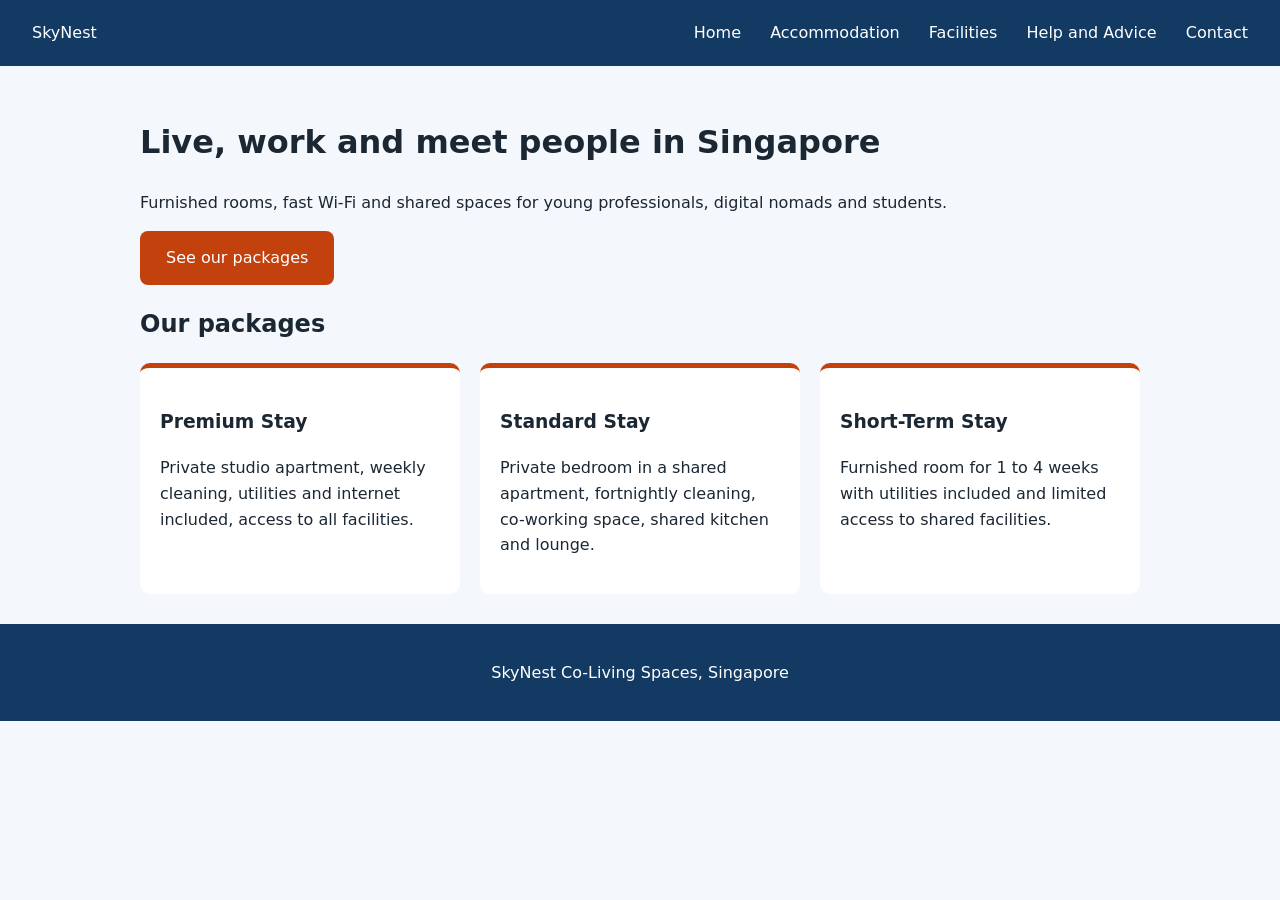
==== index.html @ b8f296b9 "Update index.html" ====
<!DOCTYPE html>
<html lang="en">
<head>
  <meta charset="utf-8">
  <meta name="viewport" content="width=device-width, initial-scale=1">
  <title>Home | SkyNest Co-Living Spaces</title>
  <link rel="stylesheet" href="css/style.css">
</head>
<body>
  <header>
    <a href="index.html">SkyNest</a>
    <nav>
      <a href="index.html">Home</a>
      <a href="accommodation.html">Accommodation</a>
      <a href="facilities.html">Facilities</a>
      <a href="advice.html">Help and Advice</a>
      <a href="contact.html">Contact</a>
    </nav>
  </header>

  <main>
    <h1>Live, work and meet people in Singapore</h1>
    <p>Furnished rooms, fast Wi-Fi and shared spaces for young professionals, digital nomads and students.</p>
    <a class="button" href="accommodation.html">See our packages</a>
    <h2>Our packages</h2>
<section class="cards">
  <div class="card">
    <h3>Premium Stay</h3>
    <p>Private studio apartment, weekly cleaning, utilities and internet included, access to all facilities.</p>
  </div>
  <div class="card">
    <h3>Standard Stay</h3>
    <p>Private bedroom in a shared apartment, fortnightly cleaning, co-working space, shared kitchen and lounge.</p>
  </div>
  <div class="card">
    <h3>Short-Term Stay</h3>
    <p>Furnished room for 1 to 4 weeks with utilities included and limited access to shared facilities.</p>
  </div>
</section>
  </main>

  <footer>
    <p>SkyNest Co-Living Spaces, Singapore</p>
  </footer>
</body>
</html>
---- css/style.css ----
:root {
  --blue: #123a63;
  --orange: #c2410c;
  --light: #f4f7fb;
}
body {
  margin: 0;
  font-family: system-ui, Arial, sans-serif;
  line-height: 1.6;
  background: var(--light);
  color: #1b2733;
}
main {
  max-width: 1000px;
  margin: auto;
  padding: 30px 20px;
}
header {
  background: var(--blue);
  display: flex;
  justify-content: space-between;
  align-items: center;
  padding: 12px 20px;
}
header a, nav a {
  color: white;
  text-decoration: none;
  padding: 8px 12px;
}
.button {
  display: inline-block;
  background: var(--orange);
  color: white;
  padding: 14px 26px;
  border-radius: 8px;
  text-decoration: none;
}
.cards {
  display: grid;
  grid-template-columns: repeat(auto-fit, minmax(230px, 1fr));
  gap: 20px;
}
.card {
  background: white;
  padding: 20px;
  border-radius: 10px;
  border-top: 5px solid var(--orange);
}
footer {
  background: var(--blue);
  color: white;
  text-align: center;
  padding: 20px;
}
@media (max-width: 760px) {
  header {
    flex-direction: column;
    align-items: flex-start;
  }
  nav a {
    display: block;
  }
}
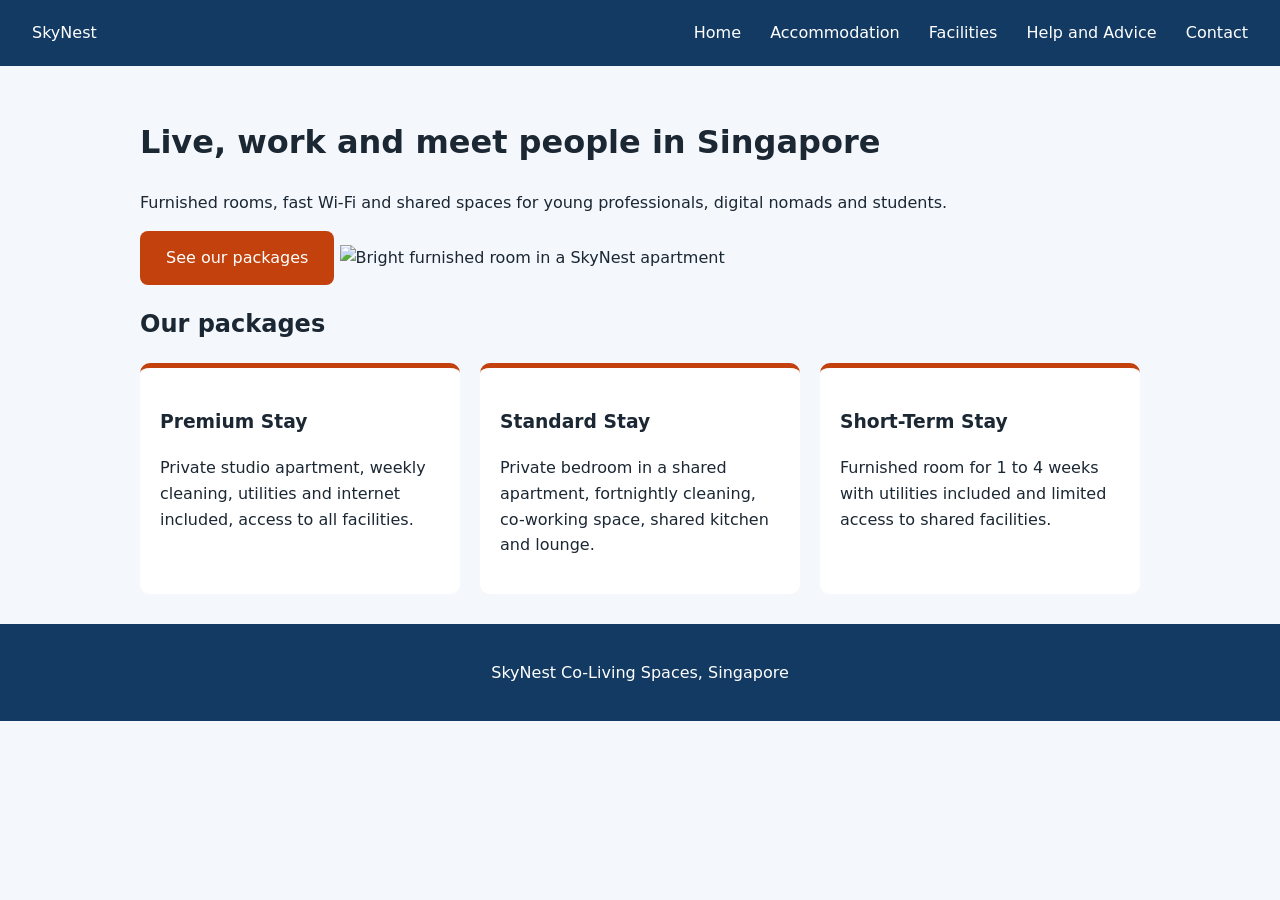
==== commit 130ccc09: "Update index.html" ====
--- a/index.html
+++ b/index.html
@@ -3,7 +3,7 @@
 <head>
   <meta charset="utf-8">
   <meta name="viewport" content="width=device-width, initial-scale=1">
-  <title>Home | SkyNest Co-Living Spaces</title>
+  <title>index | SkyNest Co-Living Spaces</title>
   <link rel="stylesheet" href="css/style.css">
 </head>
 <body>
@@ -22,6 +22,7 @@
     <h1>Live, work and meet people in Singapore</h1>
     <p>Furnished rooms, fast Wi-Fi and shared spaces for young professionals, digital nomads and students.</p>
     <a class="button" href="accommodation.html">See our packages</a>
+    <img class="hero-img" src="images/hero.jpg" alt="Bright furnished room in a SkyNest apartment">
     <h2>Our packages</h2>
 <section class="cards">
   <div class="card">
--- a/css/style.css
+++ b/css/style.css
@@ -61,3 +61,67 @@
     display: block;
   }
 }
+table {
+  border-collapse: collapse;
+  width: 100%;
+  background: white;
+}
+th, td {
+  border: 1px solid #c8d3df;
+  padding: 10px;
+  text-align: left;
+}
+th {
+  background: var(--blue);
+  color: white;
+}
+
+details {
+  background: white;
+  margin: 10px 0;
+  padding: 14px 18px;
+  border-radius: 8px;
+}
+summary {
+  font-weight: bold;
+  cursor: pointer;
+  color: var(--blue);
+}
+label {
+  display: block;
+  font-weight: bold;
+  margin-top: 16px;
+}
+input, select, textarea {
+  width: 100%;
+  padding: 12px;
+  font: inherit;
+  border: 2px solid #8aa0b5;
+  border-radius: 6px;
+  box-sizing: border-box;
+}
+button.button {
+  border: 0;
+  margin-top: 20px;
+  font-size: 1rem;
+  cursor: pointer;
+}
+label {
+  display: block;
+  font-weight: bold;
+  margin-top: 16px;
+}
+input, select, textarea {
+  width: 100%;
+  padding: 12px;
+  font: inherit;
+  border: 2px solid #8aa0b5;
+  border-radius: 6px;
+  box-sizing: border-box;
+}
+button.button {
+  border: 0;
+  margin-top: 20px;
+  font-size: 1rem;
+  cursor: pointer;
+}
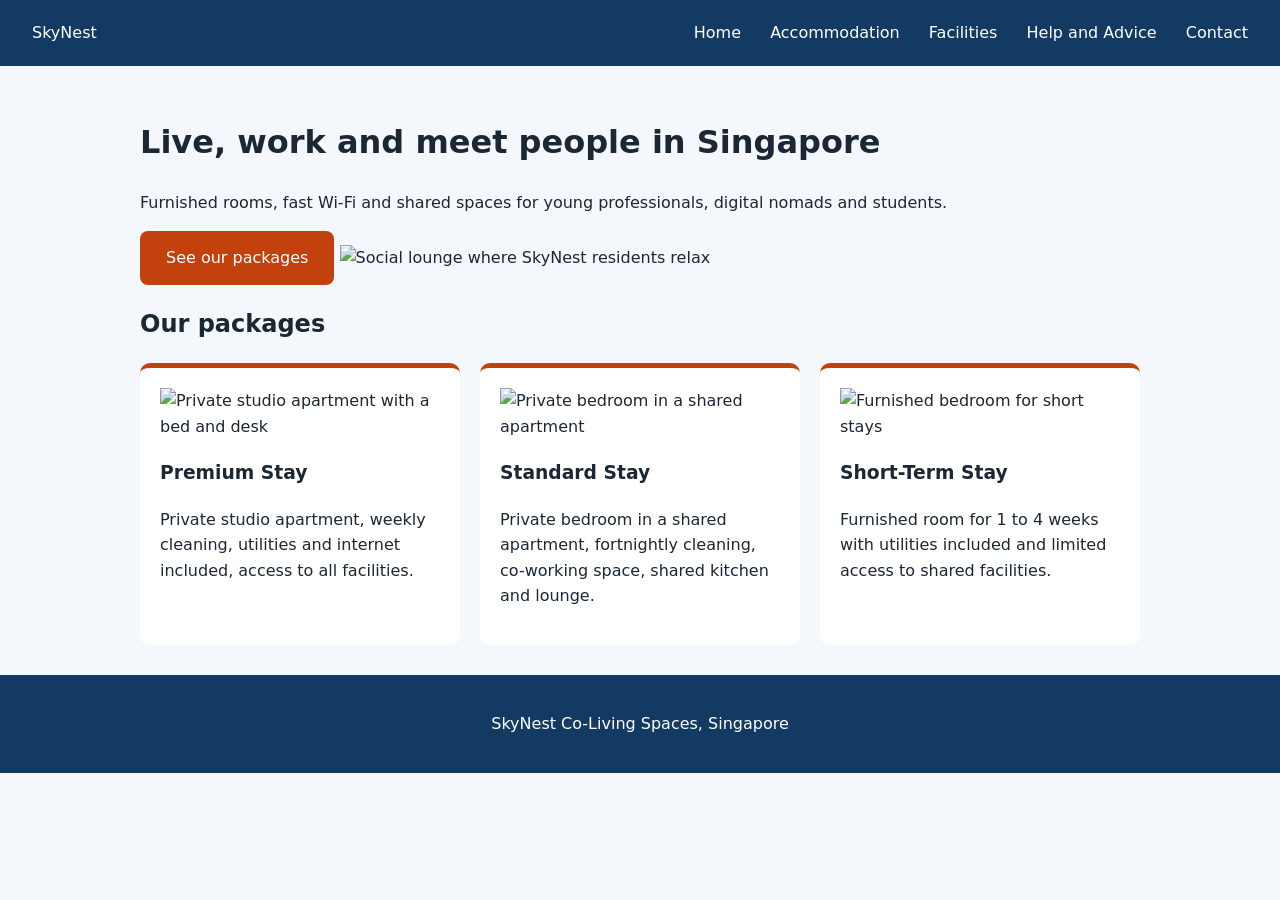
==== commit bf37ac92: "Update index.html" ====
--- a/index.html
+++ b/index.html
@@ -3,7 +3,7 @@
 <head>
   <meta charset="utf-8">
   <meta name="viewport" content="width=device-width, initial-scale=1">
-  <title>index | SkyNest Co-Living Spaces</title>
+  <title>Home | SkyNest Co-Living Spaces</title>
   <link rel="stylesheet" href="css/style.css">
 </head>
 <body>
@@ -22,21 +22,26 @@
     <h1>Live, work and meet people in Singapore</h1>
     <p>Furnished rooms, fast Wi-Fi and shared spaces for young professionals, digital nomads and students.</p>
     <a class="button" href="accommodation.html">See our packages</a>
-    <img class="hero-img" src="images/hero.jpg" alt="Bright furnished room in a SkyNest apartment">
+    <img class="hero-img" src="images/lounge.png" alt="Social lounge where SkyNest residents relax">
     <h2>Our packages</h2>
 <section class="cards">
+  <section class="cards">
   <div class="card">
+    <img src="images/studio.png" alt="Private studio apartment with a bed and desk">
     <h3>Premium Stay</h3>
     <p>Private studio apartment, weekly cleaning, utilities and internet included, access to all facilities.</p>
   </div>
   <div class="card">
+    <img src="images/shared-bedroom.png" alt="Private bedroom in a shared apartment">
     <h3>Standard Stay</h3>
     <p>Private bedroom in a shared apartment, fortnightly cleaning, co-working space, shared kitchen and lounge.</p>
   </div>
   <div class="card">
+    <img src="images/student-room.png" alt="Furnished bedroom for short stays">
     <h3>Short-Term Stay</h3>
     <p>Furnished room for 1 to 4 weeks with utilities included and limited access to shared facilities.</p>
   </div>
+</section>
 </section>
   </main>
 
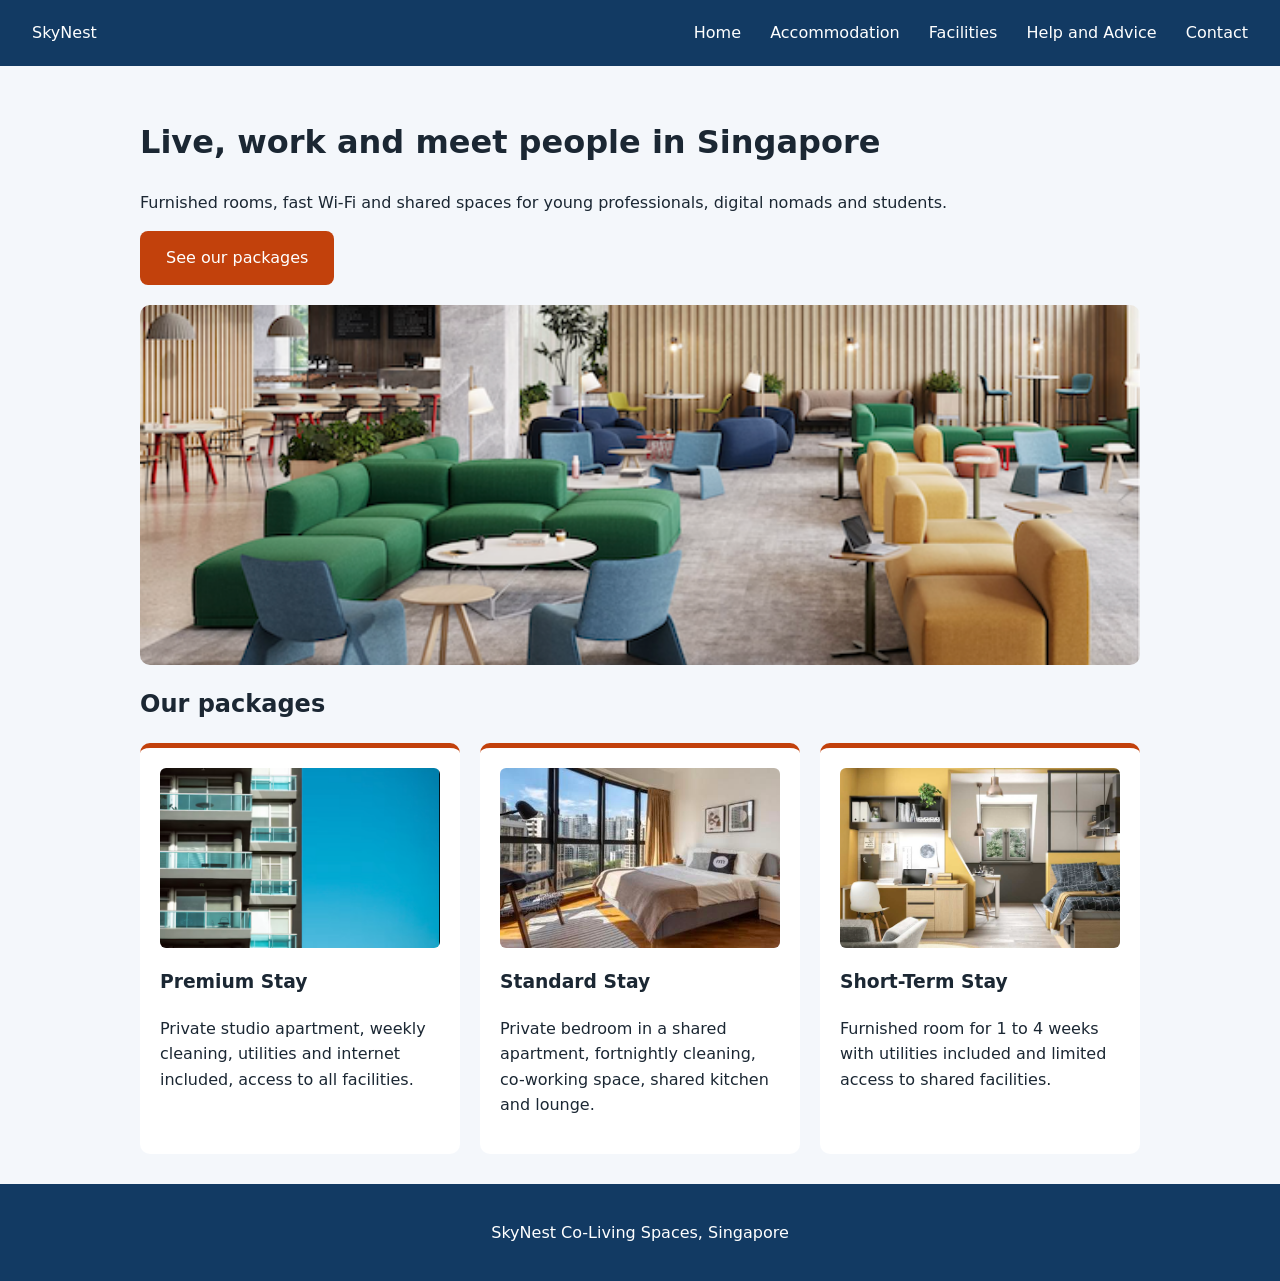
==== commit 83cdc634: "Update index.html" ====
--- a/index.html
+++ b/index.html
@@ -22,22 +22,22 @@
     <h1>Live, work and meet people in Singapore</h1>
     <p>Furnished rooms, fast Wi-Fi and shared spaces for young professionals, digital nomads and students.</p>
     <a class="button" href="accommodation.html">See our packages</a>
-    <img class="hero-img" src="images/lounge.png" alt="Social lounge where SkyNest residents relax">
+    <img class="hero-img" src="lounge.png" alt="Social lounge where SkyNest residents relax">
     <h2>Our packages</h2>
 <section class="cards">
   <section class="cards">
   <div class="card">
-    <img src="images/studio.png" alt="Private studio apartment with a bed and desk">
+    <img src="studio.png" alt="Private studio apartment with a bed and desk">
     <h3>Premium Stay</h3>
     <p>Private studio apartment, weekly cleaning, utilities and internet included, access to all facilities.</p>
   </div>
   <div class="card">
-    <img src="images/shared-bedroom.png" alt="Private bedroom in a shared apartment">
+    <img src="shared-bedroom.png.jpg" alt="Private bedroom in a shared apartment">
     <h3>Standard Stay</h3>
     <p>Private bedroom in a shared apartment, fortnightly cleaning, co-working space, shared kitchen and lounge.</p>
   </div>
   <div class="card">
-    <img src="images/student-room.png" alt="Furnished bedroom for short stays">
+    <img src="student-room.png" alt="Furnished bedroom for short stays">
     <h3>Short-Term Stay</h3>
     <p>Furnished room for 1 to 4 weeks with utilities included and limited access to shared facilities.</p>
   </div>
--- a/css/style.css
+++ b/css/style.css
@@ -125,3 +125,22 @@
   font-size: 1rem;
   cursor: pointer;
 }
+img {
+  max-width: 100%;
+  height: auto;
+  display: block;
+}
+.hero-img {
+  width: 100%;
+  height: 360px;
+  object-fit: cover;
+  border-radius: 10px;
+  margin: 20px 0;
+}
+.card img {
+  width: 100%;
+  height: 180px;
+  object-fit: cover;
+  border-radius: 6px;
+  margin-bottom: 12px;
+}
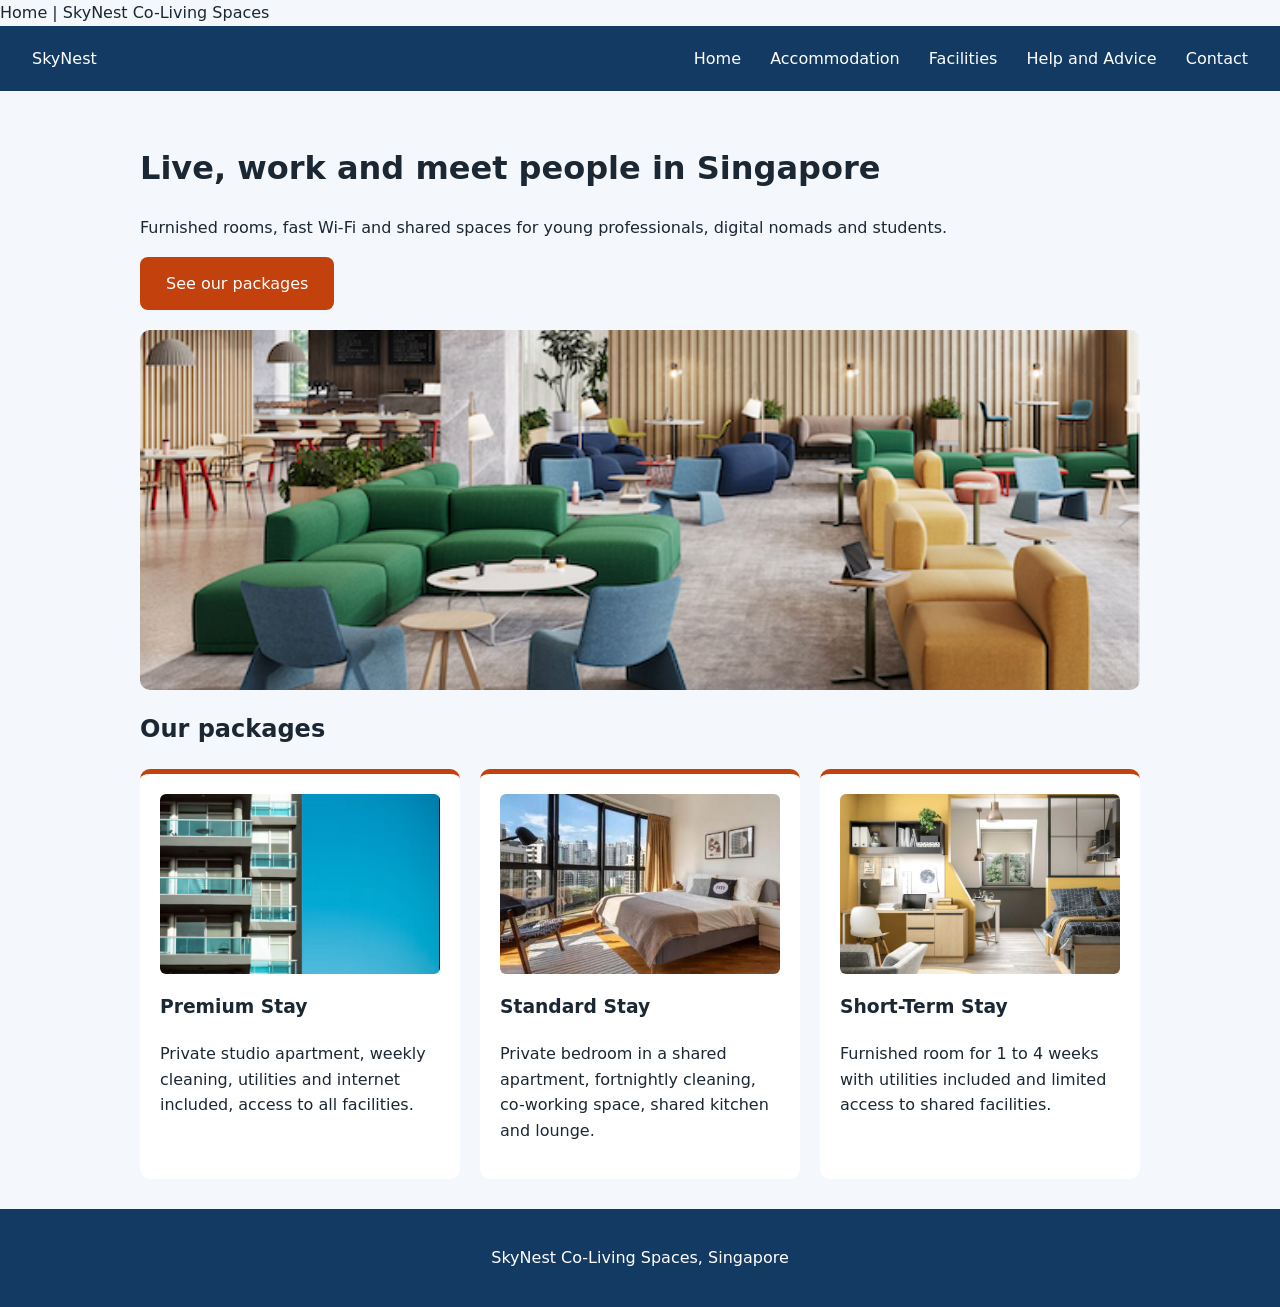
==== commit 8bf903cc: "Update index.html" ====
--- a/index.html
+++ b/index.html
@@ -3,7 +3,7 @@
 <head>
   <meta charset="utf-8">
   <meta name="viewport" content="width=device-width, initial-scale=1">
-  <title>Home | SkyNest Co-Living Spaces</title>
+  Home | SkyNest Co-Living Spaces
   <link rel="stylesheet" href="css/style.css">
 </head>
 <body>
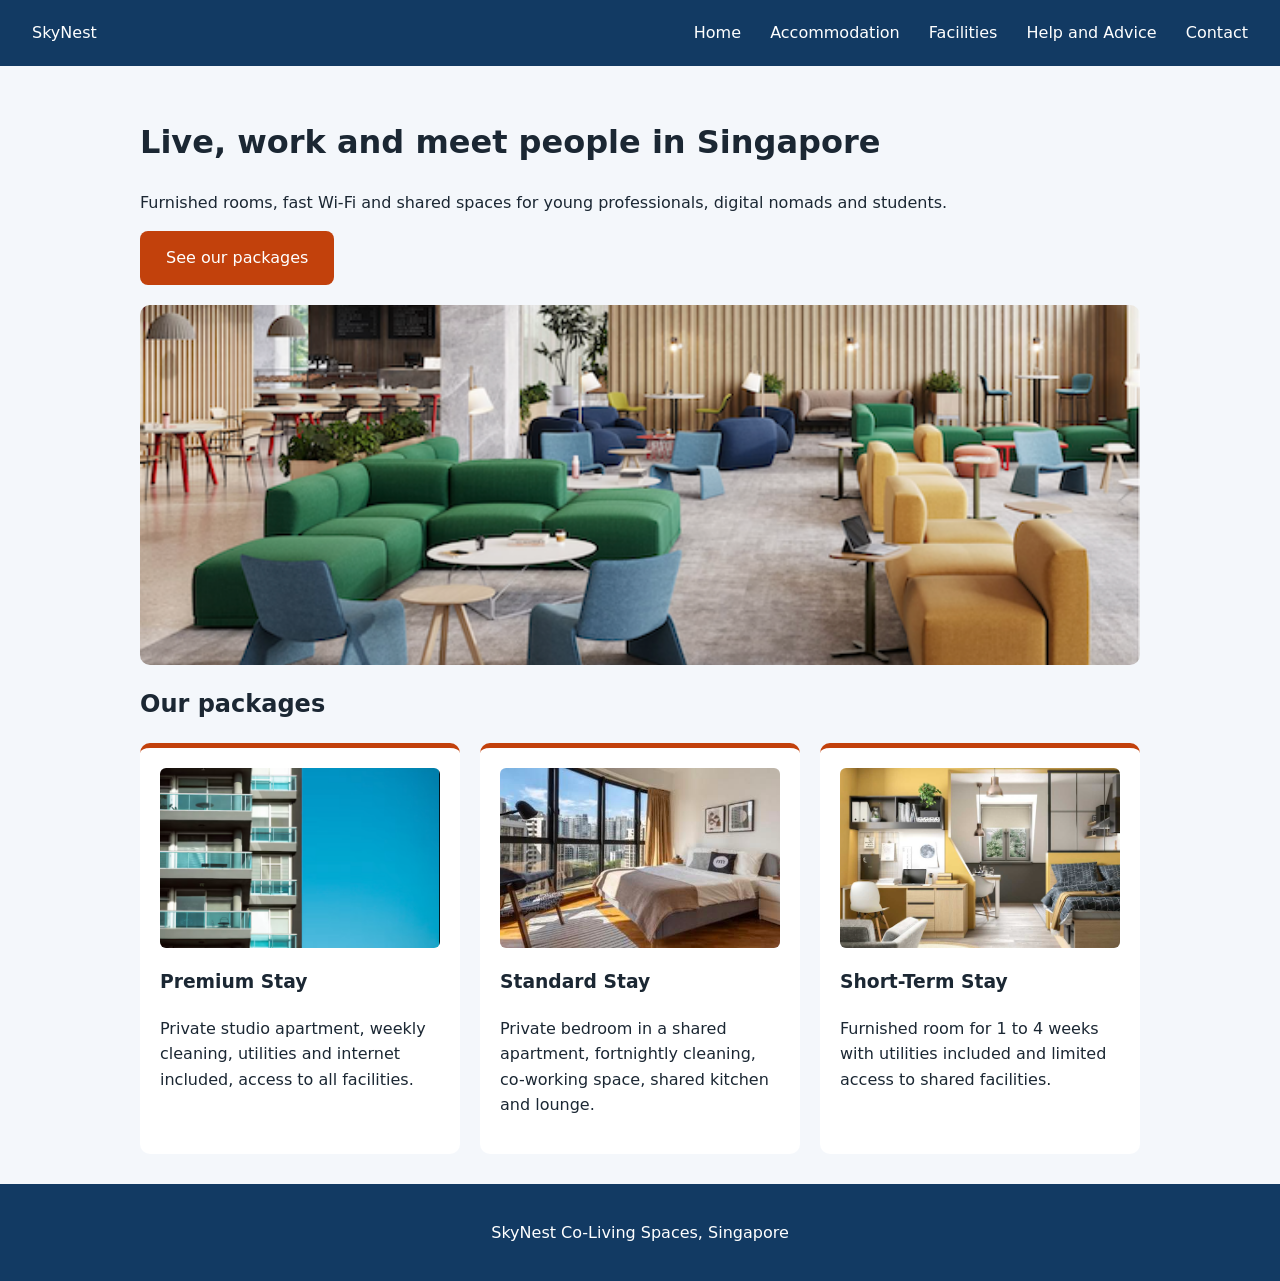
==== commit 11345ae8: "Update index.html" ====
--- a/index.html
+++ b/index.html
@@ -3,7 +3,7 @@
 <head>
   <meta charset="utf-8">
   <meta name="viewport" content="width=device-width, initial-scale=1">
-  Home | SkyNest Co-Living Spaces
+  <title>Home | SkyNest Co-Living Spaces</title>
   <link rel="stylesheet" href="css/style.css">
 </head>
 <body>
